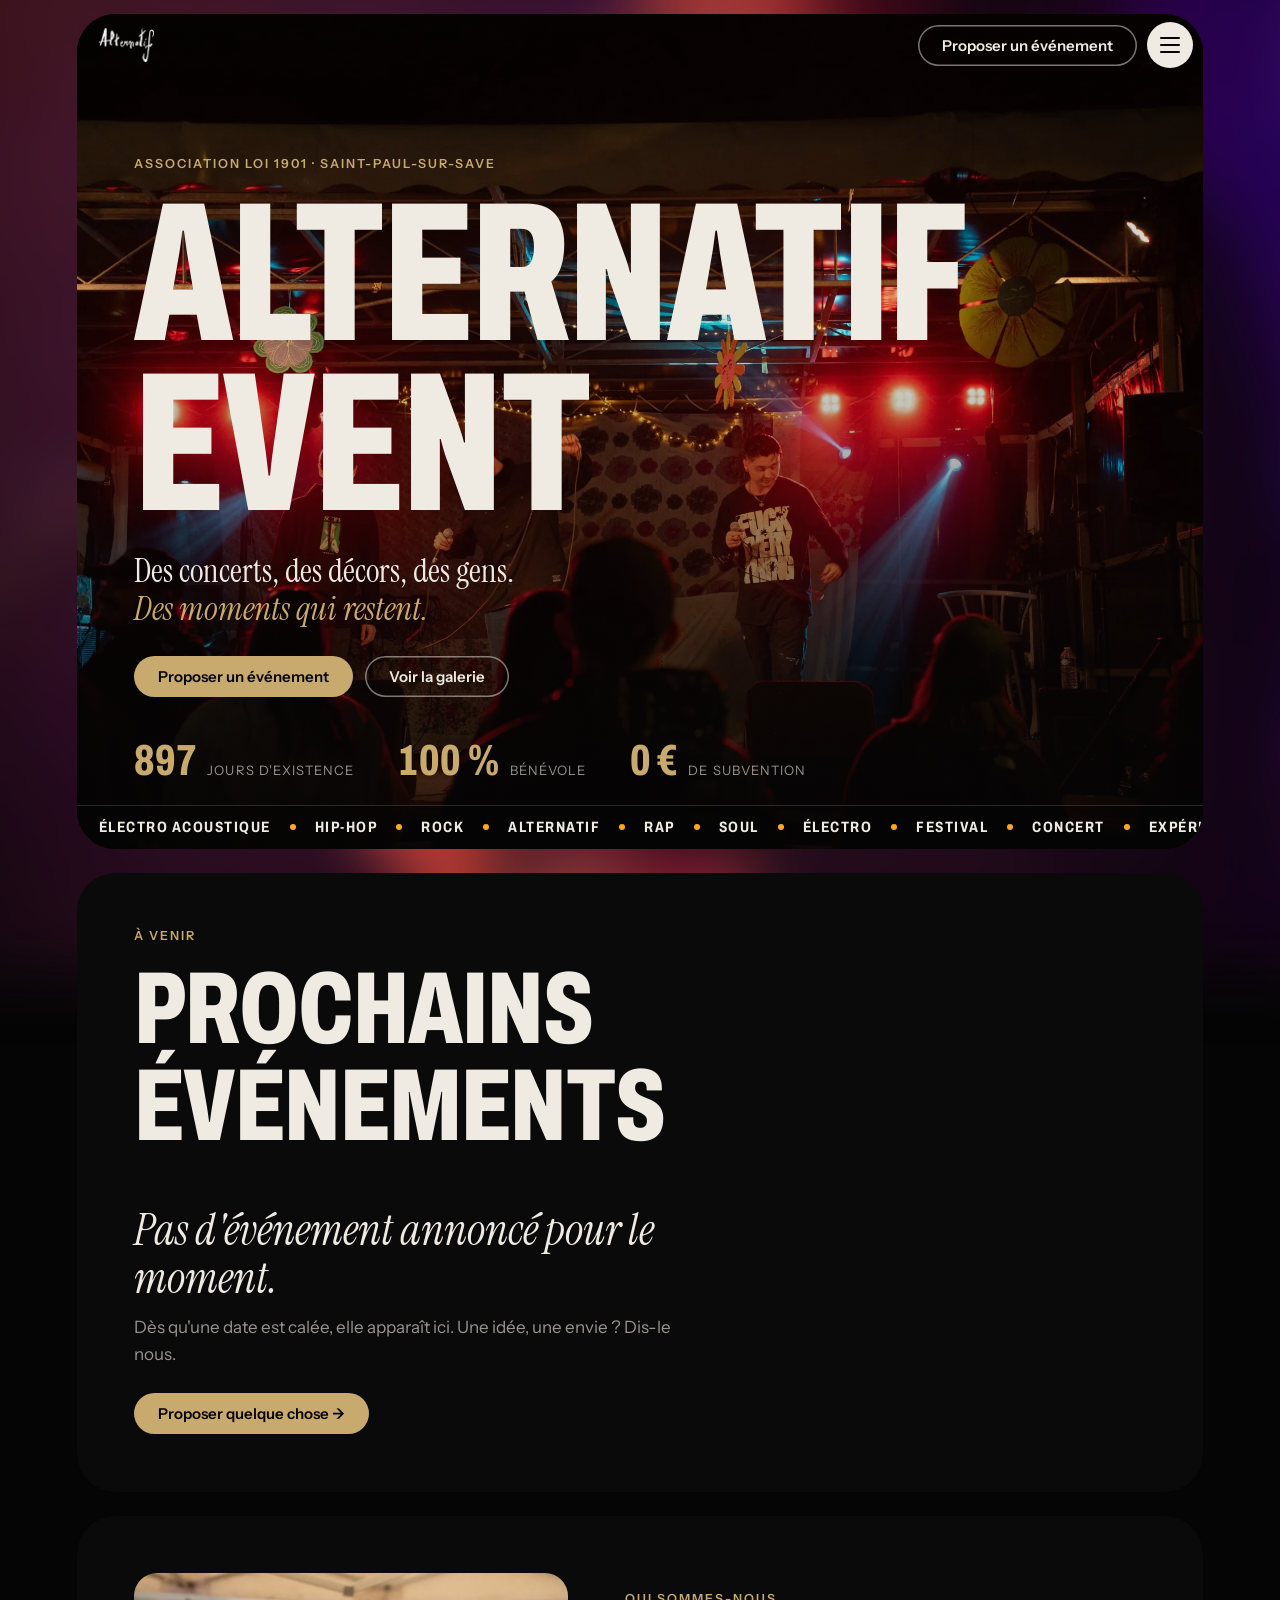
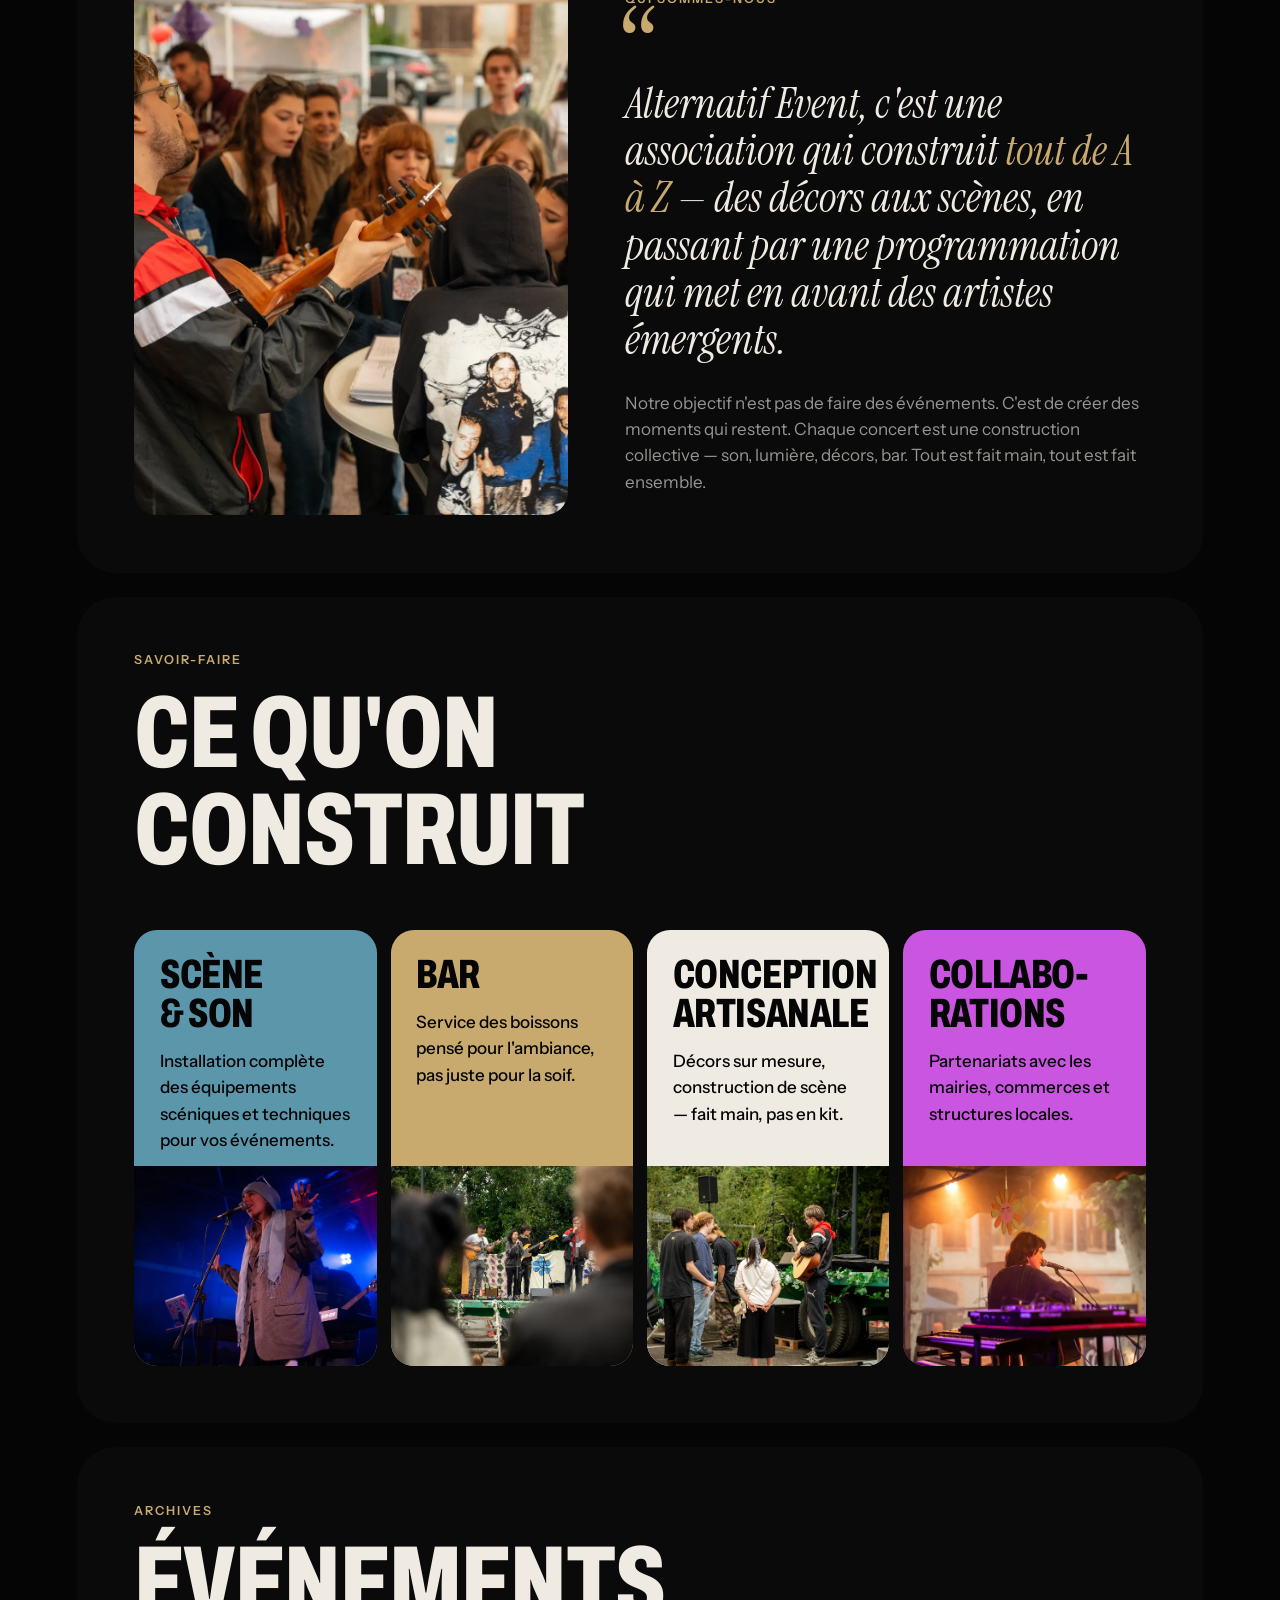
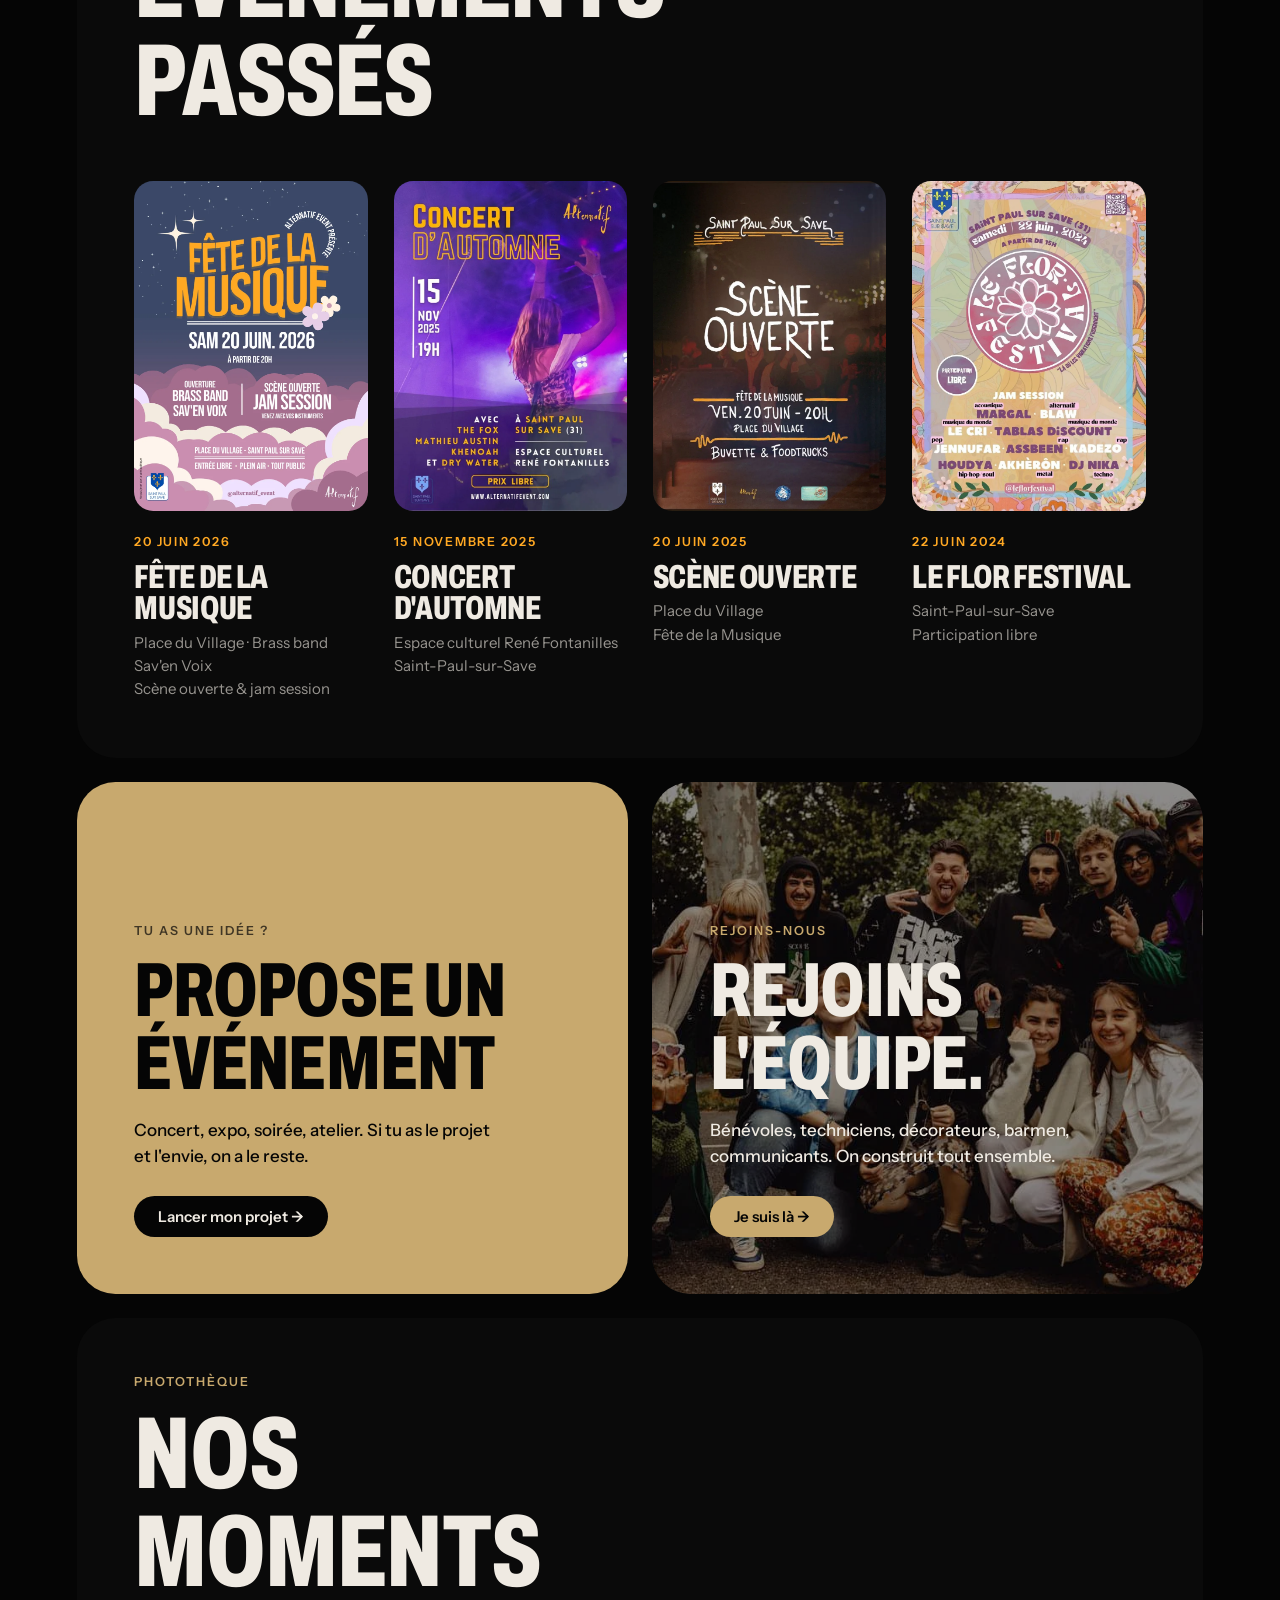
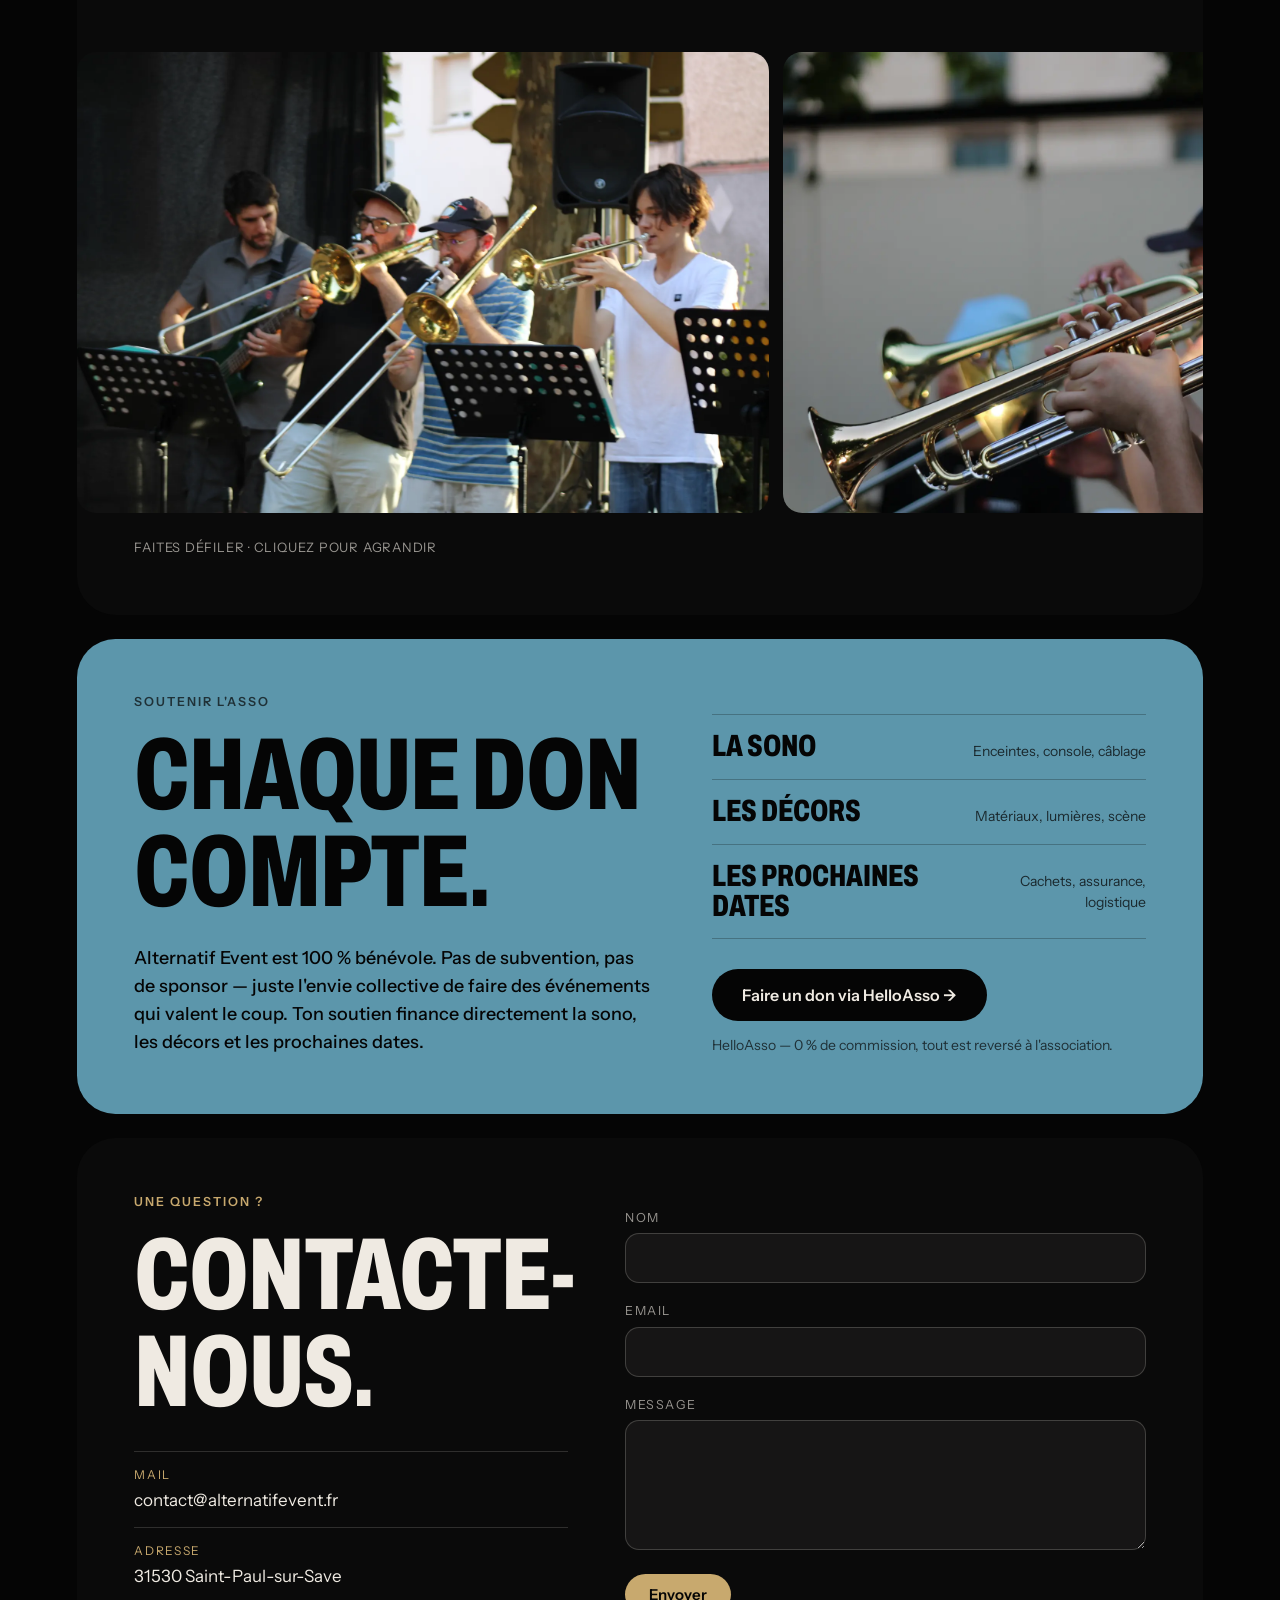
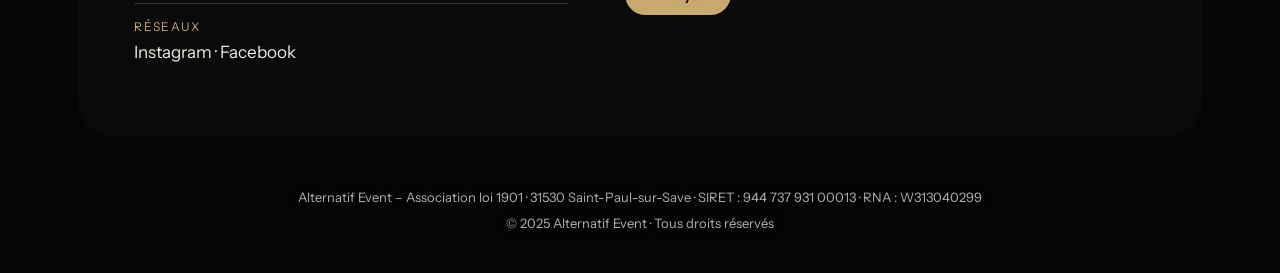
==== laSave.html @ d047d2c0 "La version Wix devient l'accueil (laSave.html conservée), correction des boutons agrandir Co-Authore" ====
<!doctype html>
<html lang="fr">
<head>
<meta charset="utf-8">
<meta name="viewport" content="width=device-width,initial-scale=1">
<title>Alternatif Event — Association à Saint-Paul-sur-Save</title>
<meta name="description" content="Alternatif Event, association loi 1901 de Saint-Paul-sur-Save : concerts, scène ouverte, festival. Tout est fait main, tout est fait ensemble.">
<meta property="og:title" content="Alternatif Event">
<meta property="og:description" content="Des moments qui restent. Association loi 1901 · Saint-Paul-sur-Save.">
<meta property="og:image" content="https://alternatif-event.com/img/hero.webp">
<meta name="theme-color" content="#050505">
<link rel="icon" href="img/logo.png">
<link rel="preconnect" href="https://fonts.googleapis.com">
<link rel="preconnect" href="https://fonts.gstatic.com" crossorigin>
<link rel="stylesheet" href="https://fonts.googleapis.com/css2?family=Archivo:wdth,wght@62..125,500..900&family=Instrument+Sans:wght@400;500;600;700&family=Instrument+Serif:ital@0;1&display=swap">
<link rel="stylesheet" href="style.css?v=4">
</head>
<body>
<div class="backdrop" aria-hidden="true"></div>

<header class="top" id="top">
  <a class="brand" href="#accueil" aria-label="Alternatif Event, accueil"><img src="img/logo.png" alt="Alternatif Event"></a>
  <div class="top-r">
    <button class="pill pill-o" data-open="m-event" type="button">Proposer un événement</button>
    <button class="burger" id="burger" type="button" aria-label="Menu" aria-expanded="false"><i></i><i></i><i></i></button>
  </div>
</header>

<nav class="navmenu" id="navmenu" aria-hidden="true">
  <ul>
    <li><a href="#agenda">Prochaines dates</a></li>
    <li><a href="#asso">L'association</a></li>
    <li><a href="#services">Ce qu'on construit</a></li>
    <li><a href="#passes">Événements passés</a></li>
    <li><a href="#galerie">Galerie</a></li>
    <li><a href="#don">Don</a></li>
    <li><a href="#contact">Contact</a></li>
  </ul>
  <div class="nm-foot">
    <a href="https://www.instagram.com/alternatif_event" target="_blank" rel="noopener">Instagram</a>
    <a href="https://www.facebook.com/profile.php?id=61575025795346" target="_blank" rel="noopener">Facebook</a>
  </div>
</nav>

<main>
<!-- HERO -->
<section class="panel hero" id="accueil">
  <img class="hero-img" src="img/hero.webp" alt="Scène éclairée en rouge et bleu lors d'un concert d'Alternatif Event" fetchpriority="high">
  <div class="hero-shade"></div>
  <div class="hero-in">
    <p class="eyebrow">Association loi 1901 · Saint-Paul-sur-Save</p>
    <h1>Alternatif<br>Event</h1>
    <p class="hero-sub">Des concerts, des décors, des gens.<br><em>Des moments qui restent.</em></p>
    <div class="hero-cta">
      <button class="pill pill-g" data-open="m-event" type="button">Proposer un événement</button>
      <a class="pill pill-o" href="#galerie">Voir la galerie</a>
    </div>
  </div>
  <div class="hero-meta">
    <div><b id="days">—</b><span>jours d'existence</span></div>
    <div><b>100 %</b><span>bénévole</span></div>
    <div><b>0 €</b><span>de subvention</span></div>
  </div>
  <div class="ticker" aria-hidden="true"><div class="tk"><span>Électro acoustique</span><span>Hip-hop</span><span>Rock</span><span>Alternatif</span><span>Rap</span><span>Soul</span><span>Électro</span><span>Festival</span><span>Concert</span><span>Expérience sonore</span><span>Open air</span><span>Jam session</span><span>Électro acoustique</span><span>Hip-hop</span><span>Rock</span><span>Alternatif</span><span>Rap</span><span>Soul</span><span>Électro</span><span>Festival</span><span>Concert</span><span>Expérience sonore</span><span>Open air</span><span>Jam session</span></div></div>
</section>

<!-- AGENDA -->
<section class="panel" id="agenda">
  <div class="sec-h">
    <p class="eyebrow">À venir</p>
    <h2>Prochains<br>événements</h2>
  </div>
  <div class="ag" id="ag">
    <div class="ag-empty">
      <p>Pas d'événement annoncé pour le moment.</p>
      <p class="mut">Dès qu'une date est calée, elle apparaît ici. Une idée, une envie ? Dis-le nous.</p>
      <div class="row"><button class="pill pill-g" data-open="m-event" type="button">Proposer quelque chose →</button></div>
    </div>
  </div>
</section>

<!-- MANIFESTE -->
<section class="panel manif" id="asso">
  <div class="manif-img"><img src="img/manifeste.webp" alt="Public en journée avec un violoniste" loading="lazy"></div>
  <div class="manif-t">
    <p class="eyebrow">Qui sommes-nous</p>
    <span class="qi" aria-hidden="true">“</span>
    <p class="manif-q">Alternatif Event, c'est une association qui construit <em>tout de A à Z</em> — des décors aux scènes, en passant par une programmation qui met en avant des artistes émergents.</p>
    <p class="manif-p">Notre objectif n'est pas de faire des événements. C'est de créer des moments qui restent. Chaque concert est une construction collective — son, lumière, décors, bar. Tout est fait main, tout est fait ensemble.</p>
  </div>
</section>

<!-- SERVICES -->
<section class="panel" id="services">
  <div class="sec-h">
    <p class="eyebrow">Savoir-faire</p>
    <h2>Ce qu'on<br>construit</h2>
  </div>
  <div class="bento">
    <article class="bc bc-blue">
      <h3>Scène<br>&amp; Son</h3>
      <p>Installation complète des équipements scéniques et techniques pour vos événements.</p>
      <img src="img/scene.webp" alt="" loading="lazy">
    </article>
    <article class="bc bc-gold">
      <h3>Bar</h3>
      <p>Service des boissons pensé pour l'ambiance, pas juste pour la soif.</p>
      <img src="img/bar.webp" alt="" loading="lazy">
    </article>
    <article class="bc bc-white">
      <h3>Conception<br>artisanale</h3>
      <p>Décors sur mesure, construction de scène — fait main, pas en kit.</p>
      <img src="img/artisan.webp" alt="" loading="lazy">
    </article>
    <article class="bc bc-purple">
      <h3>Collabo&shy;rations</h3>
      <p>Partenariats avec les mairies, commerces et structures locales.</p>
      <img src="img/collab.webp" alt="" loading="lazy">
    </article>
  </div>
</section>

<!-- PASSÉS -->
<section class="panel" id="passes">
  <div class="sec-h">
    <p class="eyebrow">Archives</p>
    <h2>Événements<br>passés</h2>
  </div>
  <div class="past">
    <article class="pa">
      <img src="img/affiche-fete26.webp" alt="Affiche de la Fête de la Musique 2026" loading="lazy">
      <div><time>20 juin 2026</time><h3>Fête de la Musique</h3><p>Place du Village · Brass band Sav'en Voix<br>Scène ouverte &amp; jam session</p></div>
    </article>
    <article class="pa">
      <img src="img/affiche-automne.webp" alt="Affiche du Concert d'Automne" loading="lazy">
      <div><time>15 novembre 2025</time><h3>Concert d'Automne</h3><p>Espace culturel René Fontanilles<br>Saint-Paul-sur-Save</p></div>
    </article>
    <article class="pa">
      <img src="img/affiche-scene.webp" alt="Affiche de la Scène Ouverte" loading="lazy">
      <div><time>20 juin 2025</time><h3>Scène Ouverte</h3><p>Place du Village<br>Fête de la Musique</p></div>
    </article>
    <article class="pa">
      <img src="img/affiche-flor.webp" alt="Affiche du Flor Festival" loading="lazy">
      <div><time>22 juin 2024</time><h3>Le Flor Festival</h3><p>Saint-Paul-sur-Save<br>Participation libre</p></div>
    </article>
  </div>
</section>

<!-- DUO -->
<section class="duo" id="projet">
  <article class="dc dc-gold">
    <p class="eyebrow dk">Tu as une idée ?</p>
    <h2>Propose un<br>événement</h2>
    <p>Concert, expo, soirée, atelier. Si tu as le projet et l'envie, on a le reste.</p>
    <button class="pill pill-k" data-open="m-event" type="button">Lancer mon projet →</button>
  </article>
  <article class="dc dc-team">
    <img src="img/equipe.webp" alt="L'équipe d'Alternatif Event" loading="lazy">
    <div class="dc-in">
      <p class="eyebrow">Rejoins-nous</p>
      <h2>Rejoins<br>l'équipe.</h2>
      <p>Bénévoles, techniciens, décorateurs, barmen, communicants. On construit tout ensemble.</p>
      <button class="pill pill-g" data-open="m-team" type="button">Je suis là →</button>
    </div>
  </article>
</section>

<!-- GALERIE -->
<section class="panel gal" id="galerie">
  <div class="sec-h">
    <p class="eyebrow">Photothèque</p>
    <h2>Nos<br>moments</h2>
  </div>
  <div class="strip" id="strip"></div>
  <p class="strip-hint">Faites défiler · cliquez pour agrandir</p>
</section>

<!-- DON -->
<section class="panel don" id="don">
  <div class="don-l">
    <p class="eyebrow">Soutenir l'asso</p>
    <h2>Chaque don<br>compte.</h2>
    <p class="don-p">Alternatif Event est 100 % bénévole. Pas de subvention, pas de sponsor — juste l'envie collective de faire des événements qui valent le coup. Ton soutien finance directement la sono, les décors et les prochaines dates.</p>
  </div>
  <div class="don-r">
    <ul class="don-list">
      <li><b>La sono</b><span>Enceintes, console, câblage</span></li>
      <li><b>Les décors</b><span>Matériaux, lumières, scène</span></li>
      <li><b>Les prochaines dates</b><span>Cachets, assurance, logistique</span></li>
    </ul>
    <a class="pill pill-k big" href="https://www.helloasso.com/associations/alternatif-event/formulaires/1" target="_blank" rel="noopener">Faire un don via HelloAsso →</a>
    <p class="mut sm">HelloAsso — 0 % de commission, tout est reversé à l'association.</p>
  </div>
</section>

<!-- CONTACT -->
<section class="panel contact" id="contact">
  <div class="ct-l">
    <p class="eyebrow">Une question ?</p>
    <h2>Contacte-<br>nous.</h2>
    <ul class="ct-list">
      <li><span>Mail</span><a href="mailto:contact@alternatifevent.fr">contact@alternatifevent.fr</a></li>
      <li><span>Adresse</span>31530 Saint-Paul-sur-Save</li>
      <li><span>Réseaux</span><div><a href="https://www.instagram.com/alternatif_event" target="_blank" rel="noopener">Instagram</a> · <a href="https://www.facebook.com/profile.php?id=61575025795346" target="_blank" rel="noopener">Facebook</a></div></li>
    </ul>
  </div>
  <form class="form" id="f-contact" data-ok="Message reçu. On vous répond vite.">
    <input type="hidden" name="_subject" value="Contact — alternatif-event.com">
    <label for="c-nom">Nom</label><input id="c-nom" name="nom" required autocomplete="name">
    <label for="c-mail">Email</label><input id="c-mail" name="email" type="email" required autocomplete="email">
    <label for="c-msg">Message</label><textarea id="c-msg" name="message" rows="5" required></textarea>
    <input class="hp" name="_gotcha" tabindex="-1" autocomplete="off" aria-hidden="true">
    <button class="pill pill-g" type="submit">Envoyer</button>
    <p class="fmsg" role="status"></p>
  </form>
</section>
</main>

<footer class="foot">
  <p>Alternatif Event – Association loi 1901 · 31530 Saint-Paul-sur-Save · SIRET : 944 737 931 00013 · RNA : W313040299</p>
  <p>© 2025 Alternatif Event · Tous droits réservés</p>
</footer>

<!-- MODALES -->
<div class="modal" id="m-event" role="dialog" aria-modal="true" aria-labelledby="m-event-t" hidden>
  <div class="m-box">
    <button class="m-x" type="button" data-close aria-label="Fermer">×</button>
    <h3 id="m-event-t">Proposer un événement</h3>
    <form class="form" id="f-event" data-ok="Reçu. On vous recontacte sous 48 h.">
      <input type="hidden" name="_subject" value="Proposition d'événement — alternatif-event.com">
      <label for="e-nom">Nom</label><input id="e-nom" name="nom" required autocomplete="name">
      <label for="e-mail">Email</label><input id="e-mail" name="email" type="email" required autocomplete="email">
      <div class="two">
        <div><label for="e-type">Type</label><select id="e-type" name="type"><option>Concert</option><option>Festival</option><option>Exposition</option><option>Soirée</option><option>Autre</option></select></div>
        <div><label for="e-date">Date souhaitée</label><input id="e-date" name="date" type="date"></div>
      </div>
      <label for="e-msg">Le projet</label><textarea id="e-msg" name="projet" rows="4" required></textarea>
      <input class="hp" name="_gotcha" tabindex="-1" autocomplete="off" aria-hidden="true">
      <button class="pill pill-g" type="submit">Envoyer</button>
      <p class="fmsg" role="status"></p>
    </form>
  </div>
</div>
<div class="modal" id="m-team" role="dialog" aria-modal="true" aria-labelledby="m-team-t" hidden>
  <div class="m-box">
    <button class="m-x" type="button" data-close aria-label="Fermer">×</button>
    <h3 id="m-team-t">Rejoindre l'équipe</h3>
    <form class="form" id="f-team" data-ok="Bienvenue (presque). On se retrouve vite.">
      <input type="hidden" name="_subject" value="Rejoindre l'équipe — alternatif-event.com">
      <label for="t-nom">Prénom Nom</label><input id="t-nom" name="nom" required autocomplete="name">
      <label for="t-mail">Email</label><input id="t-mail" name="email" type="email" required autocomplete="email">
      <label for="t-skill">Tu peux apporter quoi ?</label>
      <select id="t-skill" name="competence"><option>Technique / Son</option><option>Décors</option><option>Bar</option><option>Communication</option><option>Tout ce qui est utile</option></select>
      <label for="t-msg">Un mot</label><textarea id="t-msg" name="message" rows="4"></textarea>
      <input class="hp" name="_gotcha" tabindex="-1" autocomplete="off" aria-hidden="true">
      <button class="pill pill-g" type="submit">Envoyer</button>
      <p class="fmsg" role="status"></p>
    </form>
  </div>
</div>

<div class="lb" id="lb" hidden>
  <button class="lb-x" type="button" aria-label="Fermer">×</button>
  <button class="lb-n lb-p" type="button" aria-label="Précédente">‹</button>
  <img id="lb-img" alt="">
  <button class="lb-n lb-nx" type="button" aria-label="Suivante">›</button>
</div>
<script src="app.js?v=3"></script>
</body>
</html>
---- style.css ----
:root{
  --noir:#050505;--panel:#0a0a0a;--ink:#efeae2;--mut:rgba(239,234,226,.62);
  --gold:#c8a96e;--blue:#5C96AB;--orange:#FFA823;--purple:#C955E0;
  --rad:clamp(22px,3vw,40px);--side:clamp(10px,6vw,110px);--gut:clamp(22px,4.5vw,72px);--vgap:clamp(12px,2vw,24px);
  --f-d:'Archivo',Impact,'Arial Narrow',sans-serif;--f-b:'Instrument Sans',system-ui,sans-serif;--f-s:'Instrument Serif',Georgia,serif;
}
*{box-sizing:border-box;margin:0;padding:0}
html{scroll-behavior:smooth;scroll-padding-top:90px}
body{background:var(--noir);color:var(--ink);font:400 17px/1.55 var(--f-b);-webkit-font-smoothing:antialiased;overflow-x:hidden}
img{max-width:100%;display:block}
a{color:inherit}
button{font:inherit;color:inherit;cursor:pointer;border:0;background:none}
:focus-visible{outline:2px solid var(--gold);outline-offset:3px}

.backdrop{position:fixed;inset:0;z-index:-1;background:#050505 url(img/bg.webp) center/cover;filter:blur(28px) saturate(1.3) brightness(.85);transform:scale(1.15)}

/* header */
.top{position:fixed;z-index:50;top:14px;left:var(--side);right:var(--side);display:flex;align-items:center;justify-content:space-between;gap:12px;padding:8px 10px 8px 22px;border-radius:999px;background:rgba(8,8,8,.72);backdrop-filter:blur(14px);-webkit-backdrop-filter:blur(14px);transition:background .3s,backdrop-filter .3s}
.top.clear{background:transparent;backdrop-filter:none;-webkit-backdrop-filter:none}
.brand img{height:34px;width:auto}
.top-r{display:flex;align-items:center;gap:10px}
.burger{width:46px;height:46px;border-radius:50%;background:var(--ink);display:grid;place-content:center;gap:5px}
.burger i{display:block;width:20px;height:2px;background:#050505;border-radius:2px;transition:transform .3s,opacity .3s}
.burger[aria-expanded=true] i:nth-child(1){transform:translateY(7px) rotate(45deg)}
.burger[aria-expanded=true] i:nth-child(2){opacity:0}
.burger[aria-expanded=true] i:nth-child(3){transform:translateY(-7px) rotate(-45deg)}

.navmenu{position:fixed;inset:0;z-index:40;background:rgba(5,5,5,.97);display:flex;flex-direction:column;justify-content:center;padding:100px var(--side) 40px;opacity:0;visibility:hidden;transition:opacity .3s,visibility .3s}
.navmenu.on{opacity:1;visibility:visible}
.navmenu ul{list-style:none}
.navmenu li a{display:block;font:800 clamp(38px,8.5vw,96px)/1.02 var(--f-d);font-stretch:70%;text-transform:uppercase;text-decoration:none;letter-spacing:-.01em;transition:color .2s,padding .25s}
.navmenu li a:hover{color:var(--gold);padding-left:14px}
.nm-foot{display:flex;flex-wrap:wrap;gap:12px 28px;margin-top:34px;color:var(--mut)}
.nm-foot a{text-decoration:none}.nm-foot a:hover{color:var(--gold)}

/* pills */
.pill{display:inline-flex;align-items:center;justify-content:center;gap:8px;padding:13px 24px;border-radius:999px;font:600 15px/1 var(--f-b);text-decoration:none;white-space:nowrap;transition:transform .2s,background .2s,color .2s}
.pill:hover{transform:translateY(-2px)}
.pill-g{background:var(--gold);color:#050505}.pill-g:hover{background:#d9bc82}
.pill-k{background:#050505;color:var(--ink)}.pill-k:hover{background:#1a1a1a}
.pill-o{box-shadow:inset 0 0 0 1.5px rgba(239,234,226,.5)}.pill-o:hover{background:var(--ink);color:#050505}
.pill.big{padding:18px 30px;font-size:16px}

/* panels */
main{padding-top:0}
.panel{position:relative;background:var(--panel);border-radius:var(--rad);margin:0 var(--side) var(--vgap);padding:var(--gut);overflow:hidden}
.eyebrow{font:600 12.5px/1 var(--f-b);letter-spacing:.16em;text-transform:uppercase;color:var(--gold);margin-bottom:18px}
.eyebrow.dk{color:rgba(5,5,5,.7)}
h1,h2,h3{font-family:var(--f-d);font-stretch:68%;font-weight:800;text-transform:uppercase;line-height:.95;letter-spacing:-.01em}
h2{font-size:clamp(46px,8vw,118px)}
.mut{color:var(--mut)}.sm{font-size:14px}
.sec-h{margin-bottom:clamp(26px,4vw,52px)}

/* hero */
.hero{margin-top:14px;min-height:min(92svh,860px);display:flex;flex-direction:column;justify-content:flex-end;padding:0}
.hero-img{position:absolute;inset:0;width:100%;height:100%;object-fit:cover;object-position:50% 40%}
.hero-shade{position:absolute;inset:0;background:linear-gradient(180deg,rgba(5,5,5,.35) 0%,rgba(5,5,5,.1) 35%,rgba(5,5,5,.88) 100%)}
.hero-in{position:relative;padding:clamp(110px,16svh,170px) var(--gut) 24px}
.hero h1{font-size:clamp(64px,15.5vw,236px);font-stretch:62%;line-height:.86}
.hero-sub{margin-top:22px;font:400 clamp(22px,2.6vw,36px)/1.15 var(--f-s)}
.hero-sub em{color:var(--gold)}
.hero-cta{display:flex;flex-wrap:wrap;gap:12px;margin-top:28px}
.hero-meta{position:relative;display:flex;flex-wrap:wrap;gap:12px 44px;padding:18px var(--gut) 22px}
.hero-meta div{display:flex;align-items:baseline;gap:10px}
.hero-meta b{font:800 clamp(28px,3.4vw,44px)/1 var(--f-d);font-stretch:70%;color:var(--gold);font-variant-numeric:tabular-nums}
.hero-meta span{font-size:13px;letter-spacing:.08em;text-transform:uppercase;color:var(--mut)}
.ticker{position:relative;border-top:1px solid rgba(239,234,226,.16);overflow:hidden;padding:14px 0;background:rgba(5,5,5,.55)}
.tk{display:flex;width:max-content;animation:tk 48s linear infinite}
.tk span{font:700 15px/1 var(--f-d);font-stretch:80%;text-transform:uppercase;letter-spacing:.1em;padding:0 22px;position:relative;white-space:nowrap}
.tk span::after{content:"";position:absolute;right:-3px;top:50%;width:6px;height:6px;margin-top:-3px;border-radius:50%;background:var(--orange)}
@keyframes tk{to{transform:translateX(-50%)}}

/* agenda */
.ag-empty{max-width:560px}
.ag-empty p:first-child{font:400 clamp(28px,3.4vw,44px)/1.1 var(--f-s);font-style:italic;margin-bottom:12px}
.ag-empty .row{display:flex;flex-wrap:wrap;gap:12px;margin-top:26px}
.ag-list{display:grid;grid-template-columns:repeat(auto-fill,minmax(250px,1fr));gap:14px}
.ag-c{display:flex;flex-direction:column;gap:8px;padding:22px;border-radius:calc(var(--rad)*.55);background:var(--blue);color:#050505;text-decoration:none;min-height:200px;transition:transform .25s}
.ag-c:hover{transform:translateY(-4px)}
.ag-c time{font:700 13px/1 var(--f-b);letter-spacing:.1em;text-transform:uppercase}
.ag-c h3{font-size:clamp(28px,3vw,38px);margin-top:auto}
.ag-c p{font-size:14px;opacity:.8}
.ag-more{margin-top:22px}

/* manifeste */
.manif{display:grid;grid-template-columns:minmax(0,5fr) minmax(0,6fr);gap:var(--gut);align-items:center}
.manif-img{border-radius:calc(var(--rad)*.6);overflow:hidden;aspect-ratio:4/5}
.manif-img img{width:100%;height:100%;object-fit:cover;object-position:35% 50%}
.qi{display:block;font:400 120px/.6 var(--f-s);color:var(--gold);height:56px}
.manif-q{font:400 clamp(28px,3.3vw,50px)/1.12 var(--f-s);font-style:italic}
.manif-q em{color:var(--gold)}
.manif-p{margin-top:26px;max-width:540px;color:var(--mut)}

/* bento */
.bento{display:grid;grid-template-columns:repeat(4,minmax(0,1fr));gap:14px}
.bc{position:relative;overflow:hidden;border-radius:calc(var(--rad)*.6);padding:clamp(20px,2vw,30px);color:#050505;min-height:clamp(300px,34vw,440px);display:flex;flex-direction:column}
.bc h3{font-size:clamp(30px,3.2vw,50px);hyphens:manual}
.bc p{margin-top:14px;font-weight:500;max-width:30ch}
.bc img{position:absolute;left:0;right:0;bottom:0;width:100%;height:46%;object-fit:cover;mix-blend-mode:multiply;opacity:.9}
.bc-blue{background:var(--blue)}.bc-gold{background:var(--gold)}.bc-white{background:var(--ink)}.bc-purple{background:var(--purple)}
.bc-white img{mix-blend-mode:normal;opacity:1}
.bc-blue img,.bc-gold img,.bc-purple img{mix-blend-mode:normal;opacity:1}

/* passés */
.past{display:grid;grid-template-columns:repeat(4,minmax(0,1fr));gap:clamp(14px,2vw,28px)}
.pa{display:flex;flex-direction:column;gap:16px}
.pa img{border-radius:calc(var(--rad)*.5);width:100%;aspect-ratio:800/1131;object-fit:cover;transition:transform .35s}
.pa:hover img{transform:scale(1.015) rotate(-.4deg)}
.pa time{font:600 12.5px/1 var(--f-b);letter-spacing:.14em;text-transform:uppercase;color:var(--orange)}
.pa h3{font-size:clamp(28px,2.6vw,38px);margin:8px 0 6px}
.pa p{color:var(--mut);font-size:15px}

/* duo */
.duo{display:grid;grid-template-columns:repeat(2,minmax(0,1fr));gap:var(--vgap);margin:0 var(--side) var(--vgap)}
.dc{position:relative;border-radius:var(--rad);padding:var(--gut);min-height:clamp(380px,40vw,560px);display:flex;flex-direction:column;justify-content:flex-end;overflow:hidden}
.dc h2{font-size:clamp(44px,6vw,92px);margin-bottom:16px}
.dc p:not(.eyebrow){max-width:34ch;margin-bottom:26px;font-weight:500}
.dc button{align-self:flex-start}
.dc-gold{background:var(--gold);color:#050505}
.dc-team{background:#0a0a0a}
.dc-team>img{position:absolute;inset:0;width:100%;height:100%;object-fit:cover;filter:brightness(.55)}
.dc-in{position:relative;display:flex;flex-direction:column}

/* galerie */
.strip{display:flex;gap:14px;overflow-x:auto;scroll-snap-type:x proximity;padding-bottom:14px;margin:0 calc(var(--gut)*-1);padding-inline:var(--gut);scrollbar-width:thin;scrollbar-color:var(--gold) transparent}
.strip button{flex:0 0 auto;height:clamp(300px,36vw,520px);border-radius:calc(var(--rad)*.5);overflow:hidden;scroll-snap-align:start}
.strip img{height:100%;width:auto;max-width:none;transition:transform .5s}
.strip button:hover img{transform:scale(1.04)}
.strip-hint{margin-top:10px;font-size:13px;color:var(--mut);letter-spacing:.06em;text-transform:uppercase}

/* don */
.don{background:var(--blue);color:#050505;display:grid;grid-template-columns:minmax(0,6fr) minmax(0,5fr);gap:var(--gut);align-items:end}
.don .eyebrow{color:rgba(5,5,5,.7)}
.don-p{margin-top:24px;max-width:46ch;font-weight:500;font-size:18px}
.don-list{list-style:none;margin-bottom:30px}
.don-list li{display:flex;justify-content:space-between;align-items:baseline;gap:16px;padding:16px 0;border-top:1.5px solid rgba(5,5,5,.25)}
.don-list li:last-child{border-bottom:1.5px solid rgba(5,5,5,.25)}
.don-list b{font:800 clamp(24px,2.4vw,34px)/1 var(--f-d);font-stretch:70%;text-transform:uppercase}
.don-list span{font-size:14px;text-align:right;opacity:.75}
.don .mut{color:rgba(5,5,5,.7);margin-top:14px}

/* contact */
.contact{display:grid;grid-template-columns:minmax(0,5fr) minmax(0,6fr);gap:var(--gut)}
.ct-list{list-style:none;margin-top:30px}
.ct-list li{padding:14px 0;border-top:1px solid rgba(239,234,226,.16);display:flex;flex-direction:column;gap:2px}
.ct-list span{font-size:12px;letter-spacing:.14em;text-transform:uppercase;color:var(--gold)}
.ct-list a{text-decoration:none}.ct-list a:hover{color:var(--gold)}

/* forms */
.form{display:flex;flex-direction:column;gap:6px}
.form label{font-size:12.5px;letter-spacing:.12em;text-transform:uppercase;color:var(--mut);margin-top:12px}
.form input,.form textarea,.form select{width:100%;padding:14px 16px;border-radius:14px;border:1.5px solid rgba(239,234,226,.2);background:rgba(239,234,226,.05);color:var(--ink);font:400 16px var(--f-b);transition:border-color .2s}
.form select option{color:#050505}
.form input:focus,.form textarea:focus,.form select:focus{outline:0;border-color:var(--gold)}
.form button[type=submit]{align-self:flex-start;margin-top:18px}
.form .two{display:grid;grid-template-columns:1fr 1fr;gap:12px}
.hp{position:absolute!important;left:-9999px;opacity:0}
.fmsg{min-height:1.4em;margin-top:10px;color:var(--gold);font-weight:600}
.fmsg.err{color:#ff8a7a}

/* footer */
.foot{margin:0 var(--side);padding:26px 4px 40px;text-align:center;font-size:13px;color:rgba(239,234,226,.75);display:flex;flex-direction:column;gap:6px;text-shadow:0 1px 8px #000}

/* modales */
.modal{position:fixed;inset:0;z-index:70;display:grid;place-items:center;padding:16px;background:rgba(0,0,0,.72);backdrop-filter:blur(6px);overflow-y:auto}
.modal[hidden],.lb[hidden]{display:none}
.m-box{position:relative;width:min(560px,100%);background:var(--panel);border-radius:var(--rad);padding:clamp(26px,4vw,44px);margin:auto}
.m-box h3{font-size:clamp(36px,5vw,54px);margin-bottom:12px;padding-right:44px}
.m-x{position:absolute;top:16px;right:16px;width:42px;height:42px;border-radius:50%;background:var(--ink);color:#050505;font-size:26px;line-height:1}
.lb{position:fixed;inset:0;z-index:80;background:rgba(0,0,0,.94);display:grid;place-items:center;padding:56px 16px}
.lb img{max-width:100%;max-height:100%;border-radius:12px;object-fit:contain}
.lb-x,.lb-n{position:absolute;width:48px;height:48px;border-radius:50%;background:rgba(239,234,226,.14);font-size:28px;line-height:1}
.lb-x{top:14px;right:14px}.lb-p{left:14px;top:50%}.lb-nx{right:14px;top:50%}
.lb button:hover{background:var(--gold);color:#050505}

/* reveal (desktop uniquement) */
@media(min-width:901px){
  .rv{opacity:0;transform:translateY(34px);transition:opacity .8s ease,transform .8s ease}
  .rv.in{opacity:1;transform:none}
}

@media(max-width:900px){
  :root{--side:10px}
  .top{left:10px;right:10px}
  .manif,.don,.contact{grid-template-columns:1fr}
  .manif-img{aspect-ratio:4/3}
  .bento{grid-template-columns:repeat(2,minmax(0,1fr))}
  .past{grid-template-columns:repeat(2,minmax(0,1fr))}
  .duo{grid-template-columns:1fr}
  .hero{min-height:88svh}
}
@media(max-width:520px){
  body{font-size:16px}
  .top .pill-o{display:none}
  .bento{grid-template-columns:1fr}
  .bc{min-height:280px}
  .form .two{grid-template-columns:1fr}
  .don-list li{flex-direction:column;gap:4px}.don-list span{text-align:left}
}
@media(prefers-reduced-motion:reduce){
  html{scroll-behavior:auto}.tk{animation:none}*{transition:none!important}
}
@media(max-width:900px){
  .bc{min-height:0}
  .bc img{max-width:none;position:relative;margin:22px calc(-1*clamp(20px,2vw,30px)) calc(-1*clamp(20px,2vw,30px));width:calc(100% + 2*clamp(20px,2vw,30px));height:170px;margin-top:auto;flex:0 0 auto}
  .bc p{margin-bottom:22px}
}

@media(max-width:520px){.past{grid-template-columns:1fr;max-width:420px}}
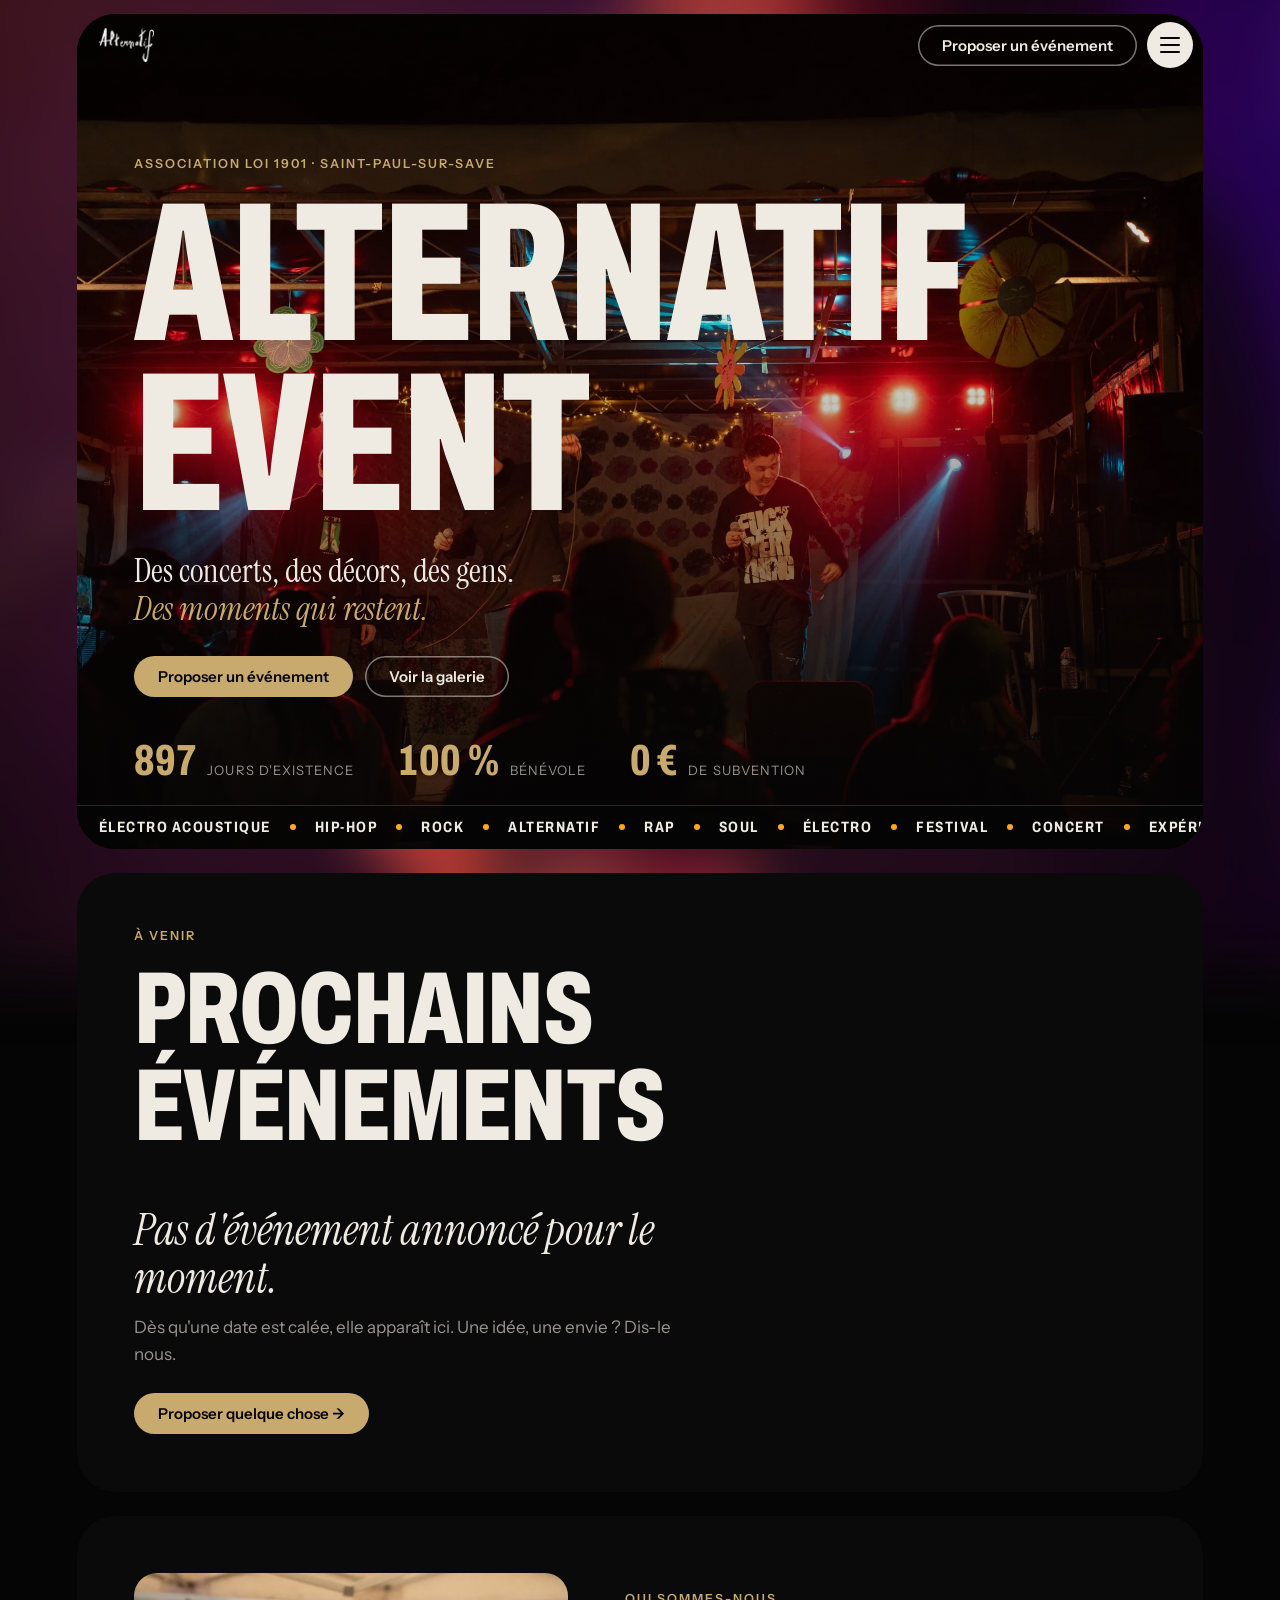
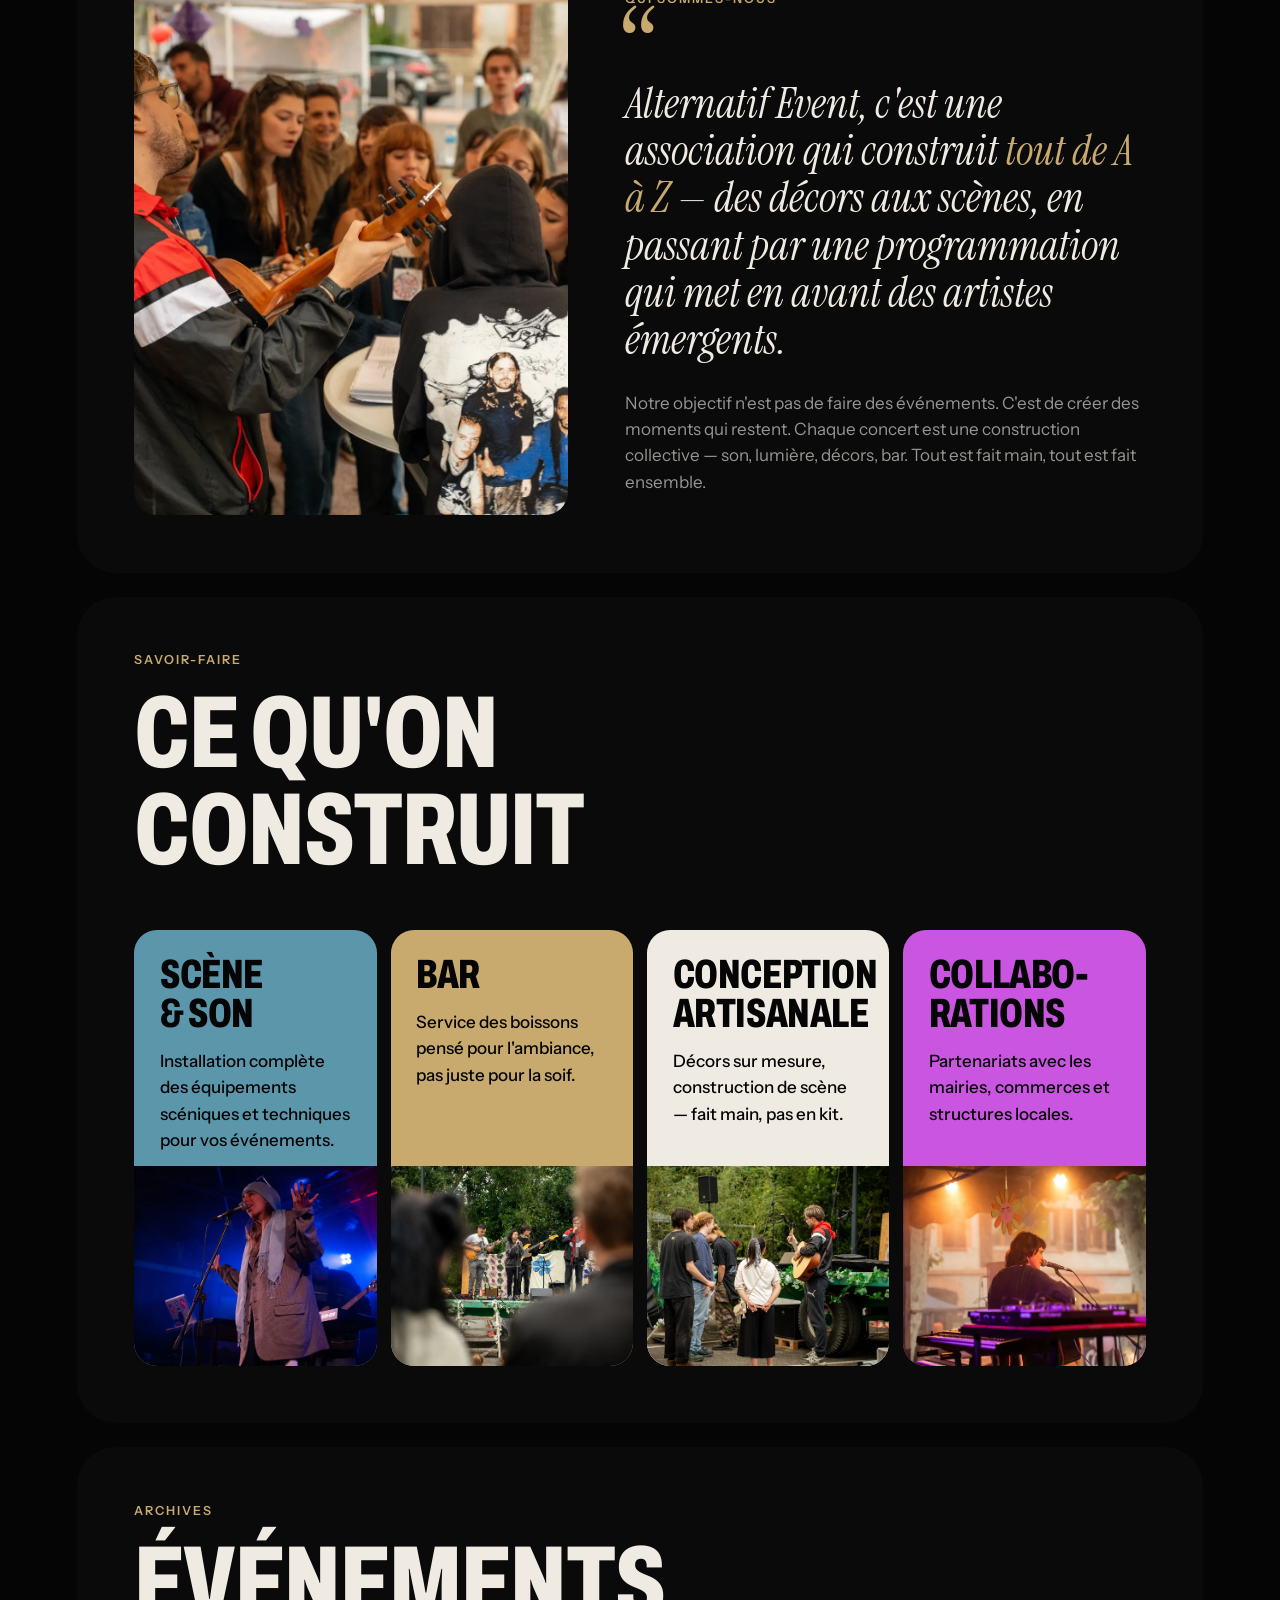
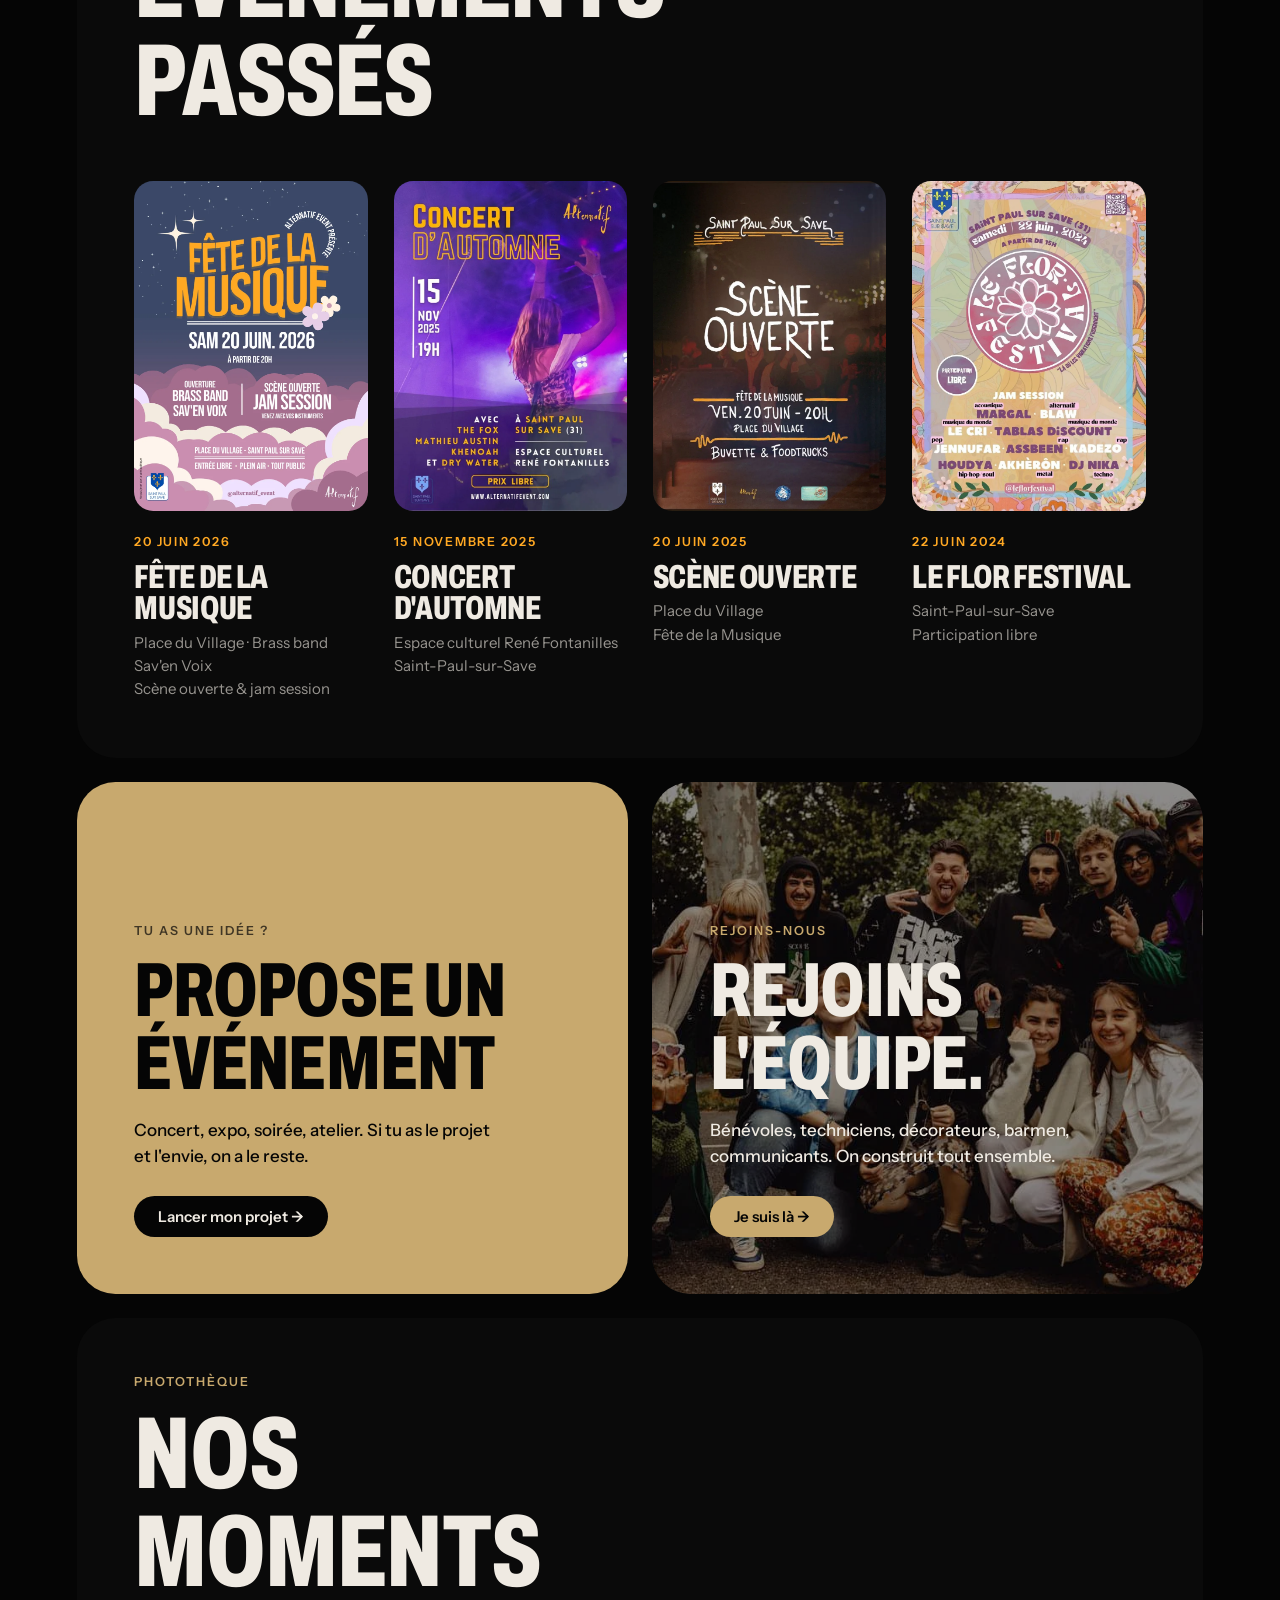
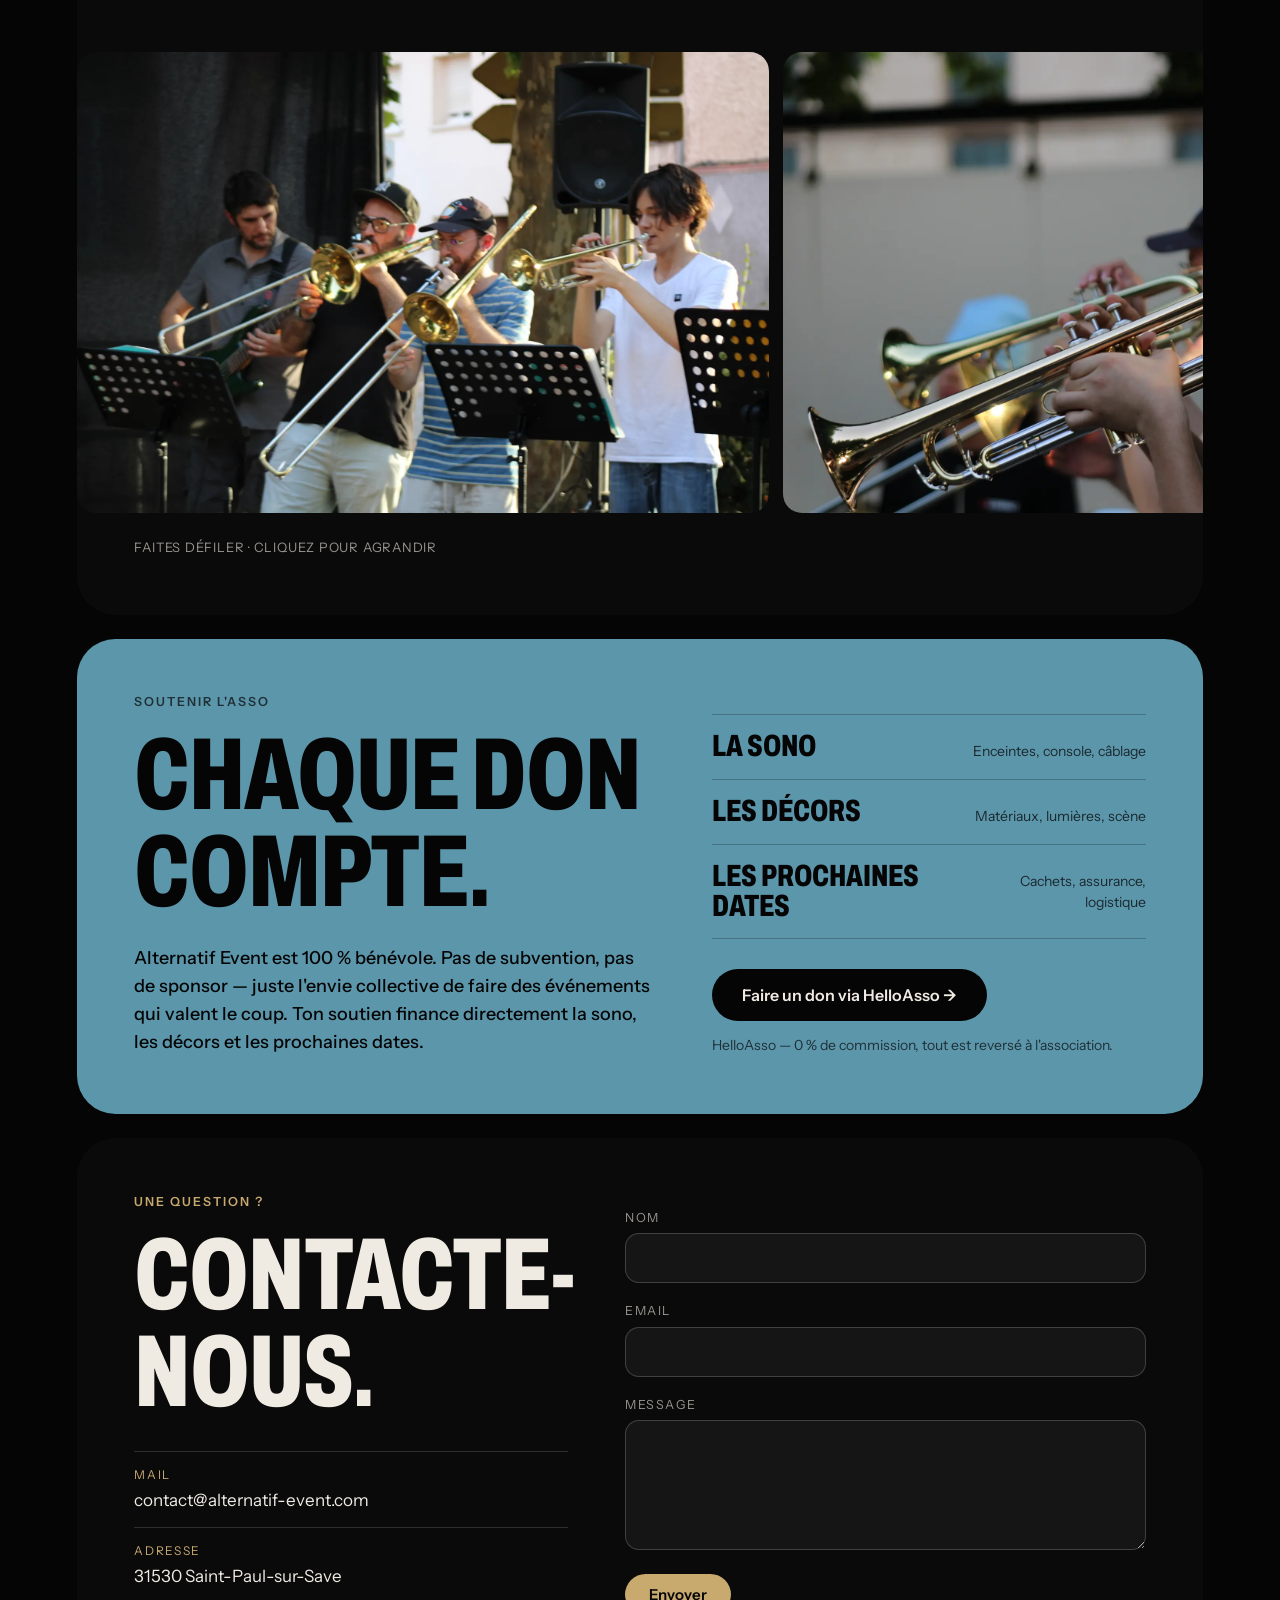
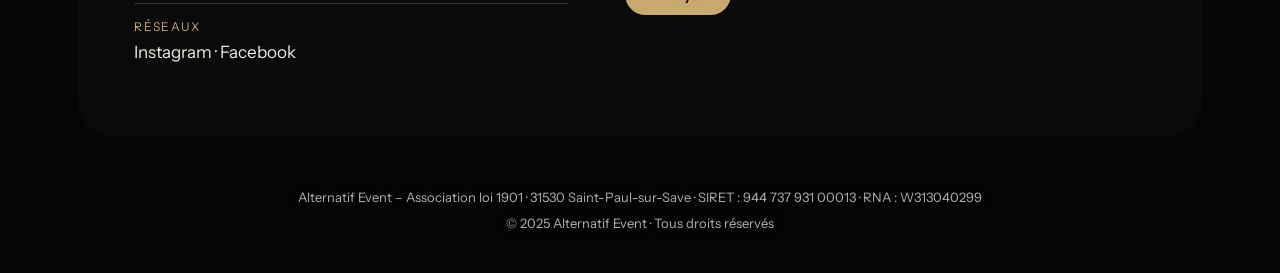
==== commit 3e0b7df9: "Adresse de contact : contact@alternatif-event.com Co-Authored-By: Claude Sonnet 5.5 <noreply@anthrop" ====
--- a/laSave.html
+++ b/laSave.html
@@ -9,7 +9,7 @@
 <meta property="og:description" content="Des moments qui restent. Association loi 1901 · Saint-Paul-sur-Save.">
 <meta property="og:image" content="https://alternatif-event.com/img/hero.webp">
 <meta name="theme-color" content="#050505">
-<link rel="icon" href="img/logo.png">
+<link rel="icon" href="favicon.ico" sizes="any"><link rel="icon" type="image/png" sizes="512x512" href="favicon-512.png"><link rel="apple-touch-icon" href="apple-touch-icon.png">
 <link rel="preconnect" href="https://fonts.googleapis.com">
 <link rel="preconnect" href="https://fonts.gstatic.com" crossorigin>
 <link rel="stylesheet" href="https://fonts.googleapis.com/css2?family=Archivo:wdth,wght@62..125,500..900&family=Instrument+Sans:wght@400;500;600;700&family=Instrument+Serif:ital@0;1&display=swap">
@@ -199,7 +199,7 @@
     <p class="eyebrow">Une question ?</p>
     <h2>Contacte-<br>nous.</h2>
     <ul class="ct-list">
-      <li><span>Mail</span><a href="mailto:contact@alternatifevent.fr">contact@alternatifevent.fr</a></li>
+      <li><span>Mail</span><a href="mailto:contact@alternatif-event.com">contact@alternatif-event.com</a></li>
       <li><span>Adresse</span>31530 Saint-Paul-sur-Save</li>
       <li><span>Réseaux</span><div><a href="https://www.instagram.com/alternatif_event" target="_blank" rel="noopener">Instagram</a> · <a href="https://www.facebook.com/profile.php?id=61575025795346" target="_blank" rel="noopener">Facebook</a></div></li>
     </ul>
